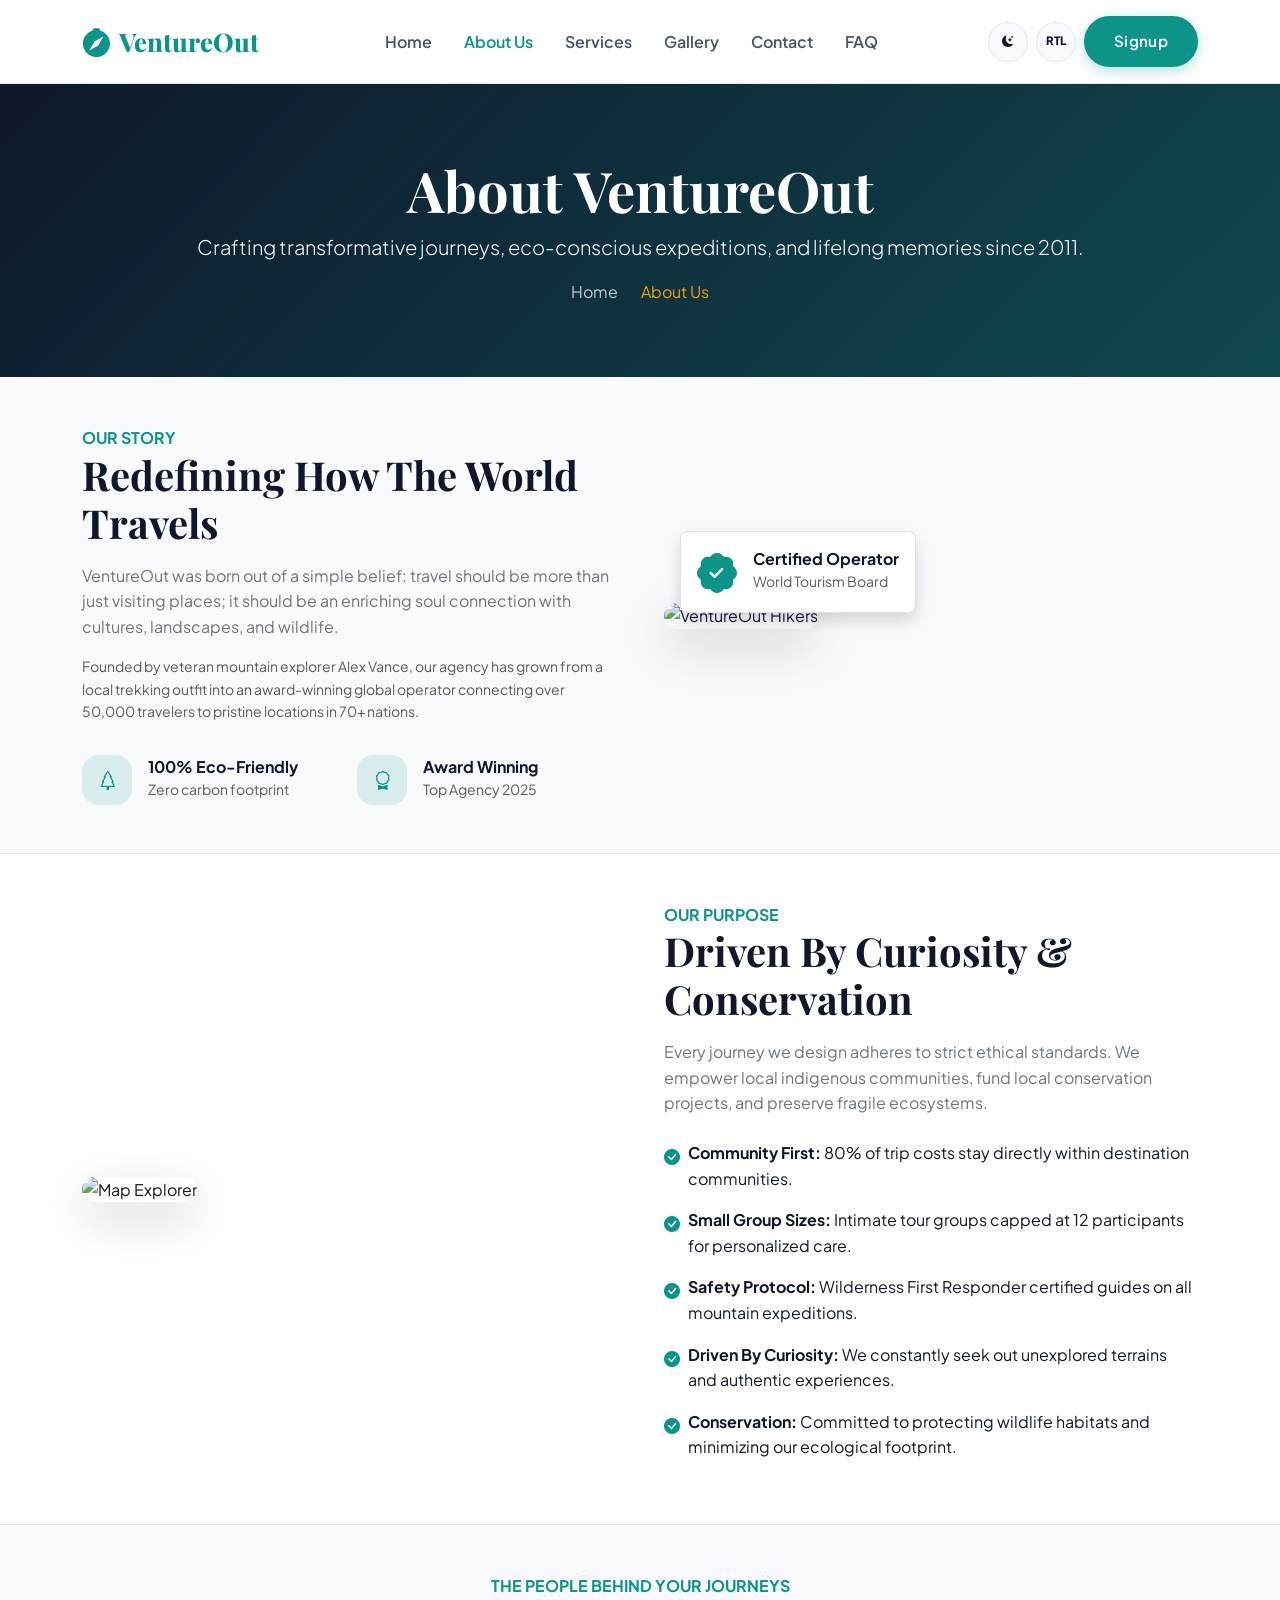
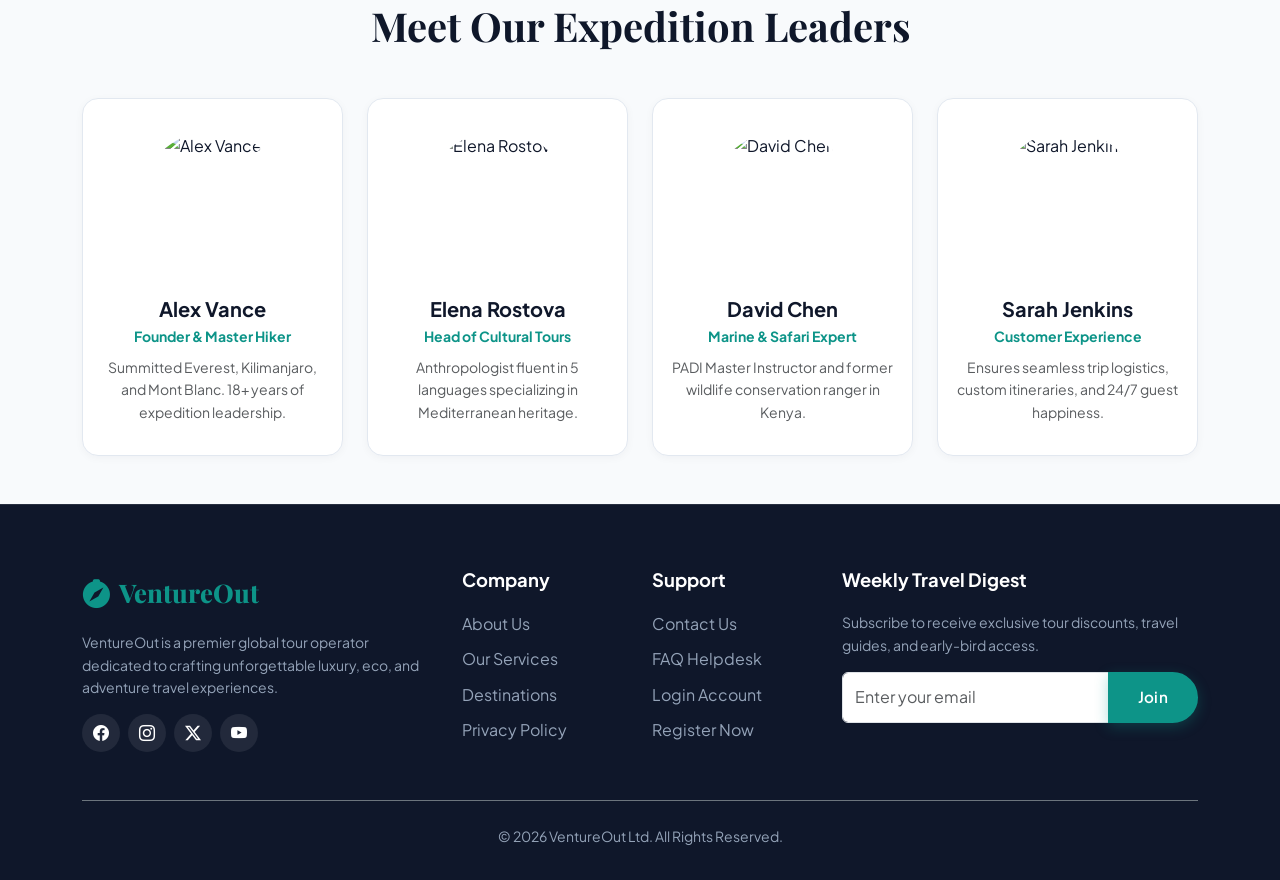
==== about.html @ 38658fd3 "Add files via upload" ====
<!DOCTYPE html>
<html lang="en" data-bs-theme="light">
<head>
    <meta charset="UTF-8">
    <meta name="viewport" content="width=device-width, initial-scale=1.0">
    <title>About Us | VentureOut Travel & Tourism</title>
    <meta name="description" content="Learn about VentureOut's mission, expert guide team, and passion for creating sustainable, eco-friendly luxury travel experiences.">
    <meta name="keywords" content="about ventureout, travel agency story, tour guides, expedition team">

    <!-- Bootstrap 5 CSS -->
    <link href="https://cdn.jsdelivr.net/npm/bootstrap@5.3.3/dist/css/bootstrap.min.css" rel="stylesheet">
    <!-- Bootstrap Icons -->
    <link href="https://cdn.jsdelivr.net/npm/bootstrap-icons@1.11.3/font/bootstrap-icons.min.css" rel="stylesheet">
    <!-- AOS Animation Library -->
    <link href="https://unpkg.com/aos@2.3.1/dist/aos.css" rel="stylesheet">
    <!-- Favicon -->
    <link rel="icon" type="image/svg+xml" href="assets/favicon.svg">
    <!-- Custom CSS System -->
    <link rel="stylesheet" href="assets/css/style.css">
</head>
<body>

    <!-- Header Navigation -->
    <nav class="navbar navbar-expand-lg navbar-custom">
        <div class="container">
            <a class="navbar-brand" href="index.html">
                <i class="bi bi-compass-fill"></i>
                <span>VentureOut</span>
            </a>
            
            <div class="d-flex align-items-center gap-2 order-lg-3 me-2 me-lg-0">
                <button class="theme-toggle-btn" id="themeToggleBtn" title="Toggle Light/Dark Mode">
                    <i class="bi bi-moon-stars-fill"></i>
                </button>
                <button class="rtl-toggle-btn" id="rtlToggleBtn" title="Toggle RTL Mode">RTL</button>
                <a href="signup.html" class="btn btn-primary-custom d-none d-sm-inline-flex">Signup</a>
                <button class="navbar-toggler border-0" type="button" data-bs-toggle="offcanvas" data-bs-target="#offcanvasNavbar" aria-controls="offcanvasNavbar">
                    <span class="navbar-toggler-icon"></span>
                </button>
            </div>

            <!-- Mobile Offcanvas Menu -->
            <div class="offcanvas offcanvas-end" tabindex="-1" id="offcanvasNavbar" aria-labelledby="offcanvasNavbarLabel">
                <div class="offcanvas-header border-bottom">
                    <a href="index.html" class="navbar-brand mb-0 text-decoration-none" id="offcanvasNavbarLabel"><i class="bi bi-compass-fill"></i><span>VentureOut</span></a>
                    <button type="button" class="btn-close" data-bs-dismiss="offcanvas" aria-label="Close"></button>
                </div>
                <div class="offcanvas-body">
                    <ul class="navbar-nav mx-auto mb-2 mb-lg-0">
                        <li class="nav-item"><a class="nav-link" href="index.html">Home</a></li>
                        <li class="nav-item"><a class="nav-link active" href="about.html">About Us</a></li>
                        <li class="nav-item"><a class="nav-link" href="services.html">Services</a></li>
                        <li class="nav-item"><a class="nav-link" href="gallery.html">Gallery</a></li>
                        <li class="nav-item"><a class="nav-link" href="contact.html">Contact</a></li>
                        <li class="nav-item"><a class="nav-link" href="faq.html">FAQ</a></li>
                    </ul>
                    <div class="d-grid gap-2 d-sm-none mt-3">
                        <a href="signup.html" class="btn btn-primary-custom">Signup</a>
                    </div>
                </div>
            </div>
        </div>
    </nav>

    <!-- Page Header Banner -->
    <section class="py-5 bg-secondary-custom text-white text-center position-relative" style="background: linear-gradient(135deg, rgba(15, 23, 42, 0.4) 0%, rgba(13, 148, 136, 0.4) 100%), url('https://images.unsplash.com/photo-1488085061387-422e29b40080?auto=format&fit=crop&w=1200&q=80') center/cover no-repeat;">
        <div class="container py-4">
            <h1 class="font-heading display-4 text-white">About VentureOut</h1>
            <p class="lead max-w-600 mx-auto text-light">Crafting transformative journeys, eco-conscious expeditions, and lifelong memories since 2011.</p>
            <nav aria-label="breadcrumb">
                <ol class="breadcrumb justify-content-center mb-0">
                    <li class="breadcrumb-item"><a href="index.html" class="text-white opacity-75">Home</a></li>
                    <li class="breadcrumb-item active text-tertiary-custom" aria-current="page">About Us</li>
                </ol>
            </nav>
        </div>
    </section>

    <!-- Story Section -->
    <section class="py-5">
        <div class="container">
            <div class="row align-items-center g-5">
                <div class="col-lg-6" data-aos="fade-right">
                    <span class="text-primary-custom fw-bold text-uppercase">Our Story</span>
                    <h2 class="font-heading display-6 mb-3">Redefining How The World Travels</h2>
                    <p class="text-secondary mb-3">VentureOut was born out of a simple belief: travel should be more than just visiting places; it should be an enriching soul connection with cultures, landscapes, and wildlife.</p>
                    <p class="text-muted small mb-4">Founded by veteran mountain explorer Alex Vance, our agency has grown from a local trekking outfit into an award-winning global operator connecting over 50,000 travelers to pristine locations in 70+ nations.</p>
                    
                    <div class="row g-3 pt-2">
                        <div class="col-6">
                            <div class="d-flex align-items-center gap-3">
                                <div class="feature-icon mb-0" style="width:50px; height:50px; font-size:1.2rem;"><i class="bi bi-tree"></i></div>
                                <div>
                                    <h6 class="fw-bold mb-0">100% Eco-Friendly</h6>
                                    <small class="text-muted">Zero carbon footprint</small>
                                </div>
                            </div>
                        </div>
                        <div class="col-6">
                            <div class="d-flex align-items-center gap-3">
                                <div class="feature-icon mb-0" style="width:50px; height:50px; font-size:1.2rem;"><i class="bi bi-award"></i></div>
                                <div>
                                    <h6 class="fw-bold mb-0">Award Winning</h6>
                                    <small class="text-muted">Top Agency 2025</small>
                                </div>
                            </div>
                        </div>
                    </div>
                </div>
                <div class="col-lg-6" data-aos="fade-left">
                    <div class="position-relative">
                        <img src="https://images.unsplash.com/photo-1488085061387-422e29b40080?auto=format&fit=crop&w=1000&q=80" alt="VentureOut Hikers" class="img-fluid rounded-4 shadow-lg">
                        <div class="position-absolute bottom-0 start-0 bg-surface p-3 rounded-3 shadow border m-3 d-none d-sm-flex align-items-center gap-3" style="max-width: 280px;">
                            <i class="bi bi-patch-check-fill display-6 text-primary-custom"></i>
                            <div>
                                <h6 class="fw-bold mb-0">Certified Operator</h6>
                                <small class="text-muted">World Tourism Board</small>
                            </div>
                        </div>
                    </div>
                </div>
            </div>
        </div>
    </section>

    <!-- Mission & Values -->
    <section class="py-5 bg-surface border-top border-bottom">
        <div class="container">
            <div class="row align-items-center g-5">
                <div class="col-lg-6 order-lg-2" data-aos="fade-left">
                    <span class="text-primary-custom fw-bold text-uppercase">Our Purpose</span>
                    <h2 class="font-heading display-6 mb-3">Driven By Curiosity & Conservation</h2>
                    <p class="text-secondary mb-4">Every journey we design adheres to strict ethical standards. We empower local indigenous communities, fund local conservation projects, and preserve fragile ecosystems.</p>
                    <ul class="list-unstyled d-flex flex-column gap-3">
                        <li class="d-flex align-items-start gap-2">
                            <i class="bi bi-check-circle-fill text-primary-custom mt-1"></i>
                            <div>
                                <strong>Community First:</strong> 80% of trip costs stay directly within destination communities.
                            </div>
                        </li>
                        <li class="d-flex align-items-start gap-2">
                            <i class="bi bi-check-circle-fill text-primary-custom mt-1"></i>
                            <div>
                                <strong>Small Group Sizes:</strong> Intimate tour groups capped at 12 participants for personalized care.
                            </div>
                        </li>
                        <li class="d-flex align-items-start gap-2">
                            <i class="bi bi-check-circle-fill text-primary-custom mt-1"></i>
                            <div>
                                <strong>Safety Protocol:</strong> Wilderness First Responder certified guides on all mountain expeditions.
                            </div>
                        </li>
                        <li class="d-flex align-items-start gap-2">
                            <i class="bi bi-check-circle-fill text-primary-custom mt-1"></i>
                            <div>
                                <strong>Driven By Curiosity:</strong> We constantly seek out unexplored terrains and authentic experiences.
                            </div>
                        </li>
                        <li class="d-flex align-items-start gap-2">
                            <i class="bi bi-check-circle-fill text-primary-custom mt-1"></i>
                            <div>
                                <strong>Conservation:</strong> Committed to protecting wildlife habitats and minimizing our ecological footprint.
                            </div>
                        </li>
                    </ul>
                </div>
                <div class="col-lg-6 order-lg-1" data-aos="fade-right">
                    <img src="https://images.unsplash.com/photo-1527631746610-bca00a040d60?auto=format&fit=crop&w=1000&q=80" alt="Map Explorer" class="img-fluid rounded-4 shadow-lg">
                </div>
            </div>
        </div>
    </section>

    <!-- Expedition Leaders Team -->
    <section class="py-5">
        <div class="container">
            <div class="text-center mb-5" data-aos="fade-up">
                <span class="text-primary-custom fw-bold text-uppercase">The People Behind Your Journeys</span>
                <h2 class="font-heading display-6 mt-1">Meet Our Expedition Leaders</h2>
            </div>

            <div class="row g-4">
                <!-- Team 1 -->
                <div class="col-lg-3 col-md-6" data-aos="fade-up" data-aos-delay="100">
                    <div class="card-custom text-center p-3">
                        <div class="card-img-wrapper rounded-circle mx-auto my-3" style="width: 150px; height: 150px;">
                            <img src="https://images.unsplash.com/photo-1560250097-0b93528c311a?auto=format&fit=crop&w=400&q=80" alt="Alex Vance" class="rounded-circle" style="object-position: top;">
                        </div>
                        <h4 class="h5 fw-bold mb-1">Alex Vance</h4>
                        <small class="text-primary-custom fw-bold mb-2">Founder & Master Hiker</small>
                        <p class="text-muted small">Summitted Everest, Kilimanjaro, and Mont Blanc. 18+ years of expedition leadership.</p>
                    </div>
                </div>

                <!-- Team 2 -->
                <div class="col-lg-3 col-md-6" data-aos="fade-up" data-aos-delay="200">
                    <div class="card-custom text-center p-3">
                        <div class="card-img-wrapper rounded-circle mx-auto my-3" style="width: 150px; height: 150px;">
                            <img src="https://images.unsplash.com/photo-1573496359142-b8d87734a5a2?auto=format&fit=crop&w=400&q=80" alt="Elena Rostova" class="rounded-circle">
                        </div>
                        <h4 class="h5 fw-bold mb-1">Elena Rostova</h4>
                        <small class="text-primary-custom fw-bold mb-2">Head of Cultural Tours</small>
                        <p class="text-muted small">Anthropologist fluent in 5 languages specializing in Mediterranean heritage.</p>
                    </div>
                </div>

                <!-- Team 3 -->
                <div class="col-lg-3 col-md-6" data-aos="fade-up" data-aos-delay="300">
                    <div class="card-custom text-center p-3">
                        <div class="card-img-wrapper rounded-circle mx-auto my-3" style="width: 150px; height: 150px;">
                            <img src="https://images.unsplash.com/photo-1519085360753-af0119f7cbe7?auto=format&fit=crop&w=400&q=80" alt="David Chen" class="rounded-circle" style="object-position: top;">
                        </div>
                        <h4 class="h5 fw-bold mb-1">David Chen</h4>
                        <small class="text-primary-custom fw-bold mb-2">Marine & Safari Expert</small>
                        <p class="text-muted small">PADI Master Instructor and former wildlife conservation ranger in Kenya.</p>
                    </div>
                </div>

                <!-- Team 4 -->
                <div class="col-lg-3 col-md-6" data-aos="fade-up" data-aos-delay="400">
                    <div class="card-custom text-center p-3">
                        <div class="card-img-wrapper rounded-circle mx-auto my-3" style="width: 150px; height: 150px;">
                            <img src="https://images.unsplash.com/photo-1580489944761-15a19d654956?auto=format&fit=crop&w=400&q=80" alt="Sarah Jenkins" class="rounded-circle">
                        </div>
                        <h4 class="h5 fw-bold mb-1">Sarah Jenkins</h4>
                        <small class="text-primary-custom fw-bold mb-2">Customer Experience</small>
                        <p class="text-muted small">Ensures seamless trip logistics, custom itineraries, and 24/7 guest happiness.</p>
                    </div>
                </div>
            </div>
        </div>
    </section>

    <!-- Footer -->
    <footer class="footer-custom">
        <div class="container">
            <div class="row g-4 pb-4">
                <div class="col-lg-4 col-md-6">
                    <a href="index.html" class="navbar-brand mb-3">
                        <i class="bi bi-compass-fill"></i>
                        <span>VentureOut</span>
                    </a>
                    <p class="text-muted small mb-3">VentureOut is a premier global tour operator dedicated to crafting unforgettable luxury, eco, and adventure travel experiences.</p>
                    <div class="d-flex gap-2">
                        <a href="#" class="social-icon" aria-label="Facebook"><i class="bi bi-facebook"></i></a>
                        <a href="#" class="social-icon" aria-label="Instagram"><i class="bi bi-instagram"></i></a>
                        <a href="#" class="social-icon" aria-label="Twitter"><i class="bi bi-twitter-x"></i></a>
                        <a href="#" class="social-icon" aria-label="YouTube"><i class="bi bi-youtube"></i></a>
                    </div>
                </div>

                <div class="col-lg-2 col-md-6">
                    <h5 class="footer-title">Company</h5>
                    <ul class="footer-links">
                        <li><a href="about.html">About Us</a></li>
                        <li><a href="services.html">Our Services</a></li>
                        <li><a href="gallery.html">Destinations</a></li>
                        <li><a href="privacy.html">Privacy Policy</a></li>
                    </ul>
                </div>

                <div class="col-lg-2 col-md-6">
                    <h5 class="footer-title">Support</h5>
                    <ul class="footer-links">
                        <li><a href="contact.html">Contact Us</a></li>
                        <li><a href="faq.html">FAQ Helpdesk</a></li>
                        <li><a href="login.html">Login Account</a></li>
                        <li><a href="signup.html">Register Now</a></li>
                    </ul>
                </div>

                <div class="col-lg-4 col-md-6">
                    <h5 class="footer-title">Weekly Travel Digest</h5>
                    <p class="text-muted small mb-3">Subscribe to receive exclusive tour discounts, travel guides, and early-bird access.</p>
                    <form>
                        <div class="input-group mb-2">
                            <input type="email" class="form-control" placeholder="Enter your email" required>
                            <button class="btn btn-primary-custom" type="submit">Join</button>
                        </div>
                    </form>
                </div>
            </div>

            <div class="border-top border-secondary pt-4 mt-4 text-center text-muted small">
                <p class="mb-0">&copy; 2026 VentureOut Ltd. All Rights Reserved.</p>
            </div>
        </div>
    </footer>

    <!-- Back to Top Button -->
    <button class="back-to-top" id="backToTopBtn" aria-label="Back to Top"><i class="bi bi-arrow-up"></i></button>

    <script src="https://cdn.jsdelivr.net/npm/bootstrap@5.3.3/dist/js/bootstrap.bundle.min.js"></script>
    <script src="https://unpkg.com/aos@2.3.1/dist/aos.js"></script>
    <script>AOS.init({ duration: 800, once: true });</script>
    <script src="assets/js/main.js"></script>
</body>
</html>
---- assets/css/style.css ----
/* ==========================================================================
   VentureOut - Travel & Tourism CSS Design System
   Color System: 3 Main Colors (Primary, Secondary, Tertiary)
   Features: Light/Dark Theme, RTL Ready, Modern Animations, Responsive Grid
   ========================================================================== */

@import url('https://fonts.googleapis.com/css2?family=Playfair+Display:ital,wght@0,600;0,800;1,400&family=Plus+Jakarta+Sans:wght@400;500;600;700;800&display=swap');

/* --- Root Color Tokens & Custom Properties --- */
:root {
    /* Main 3 Project Colors */
    --primary-color: #0d9488;      /* Teal Emerald */
    --primary-hover: #0f766e;
    --primary-light: rgba(13, 148, 136, 0.12);
    
    --secondary-color: #0f172a;    /* Midnight Slate Navy */
    --secondary-hover: #1e293b;
    --secondary-light: rgba(15, 23, 42, 0.08);

    --tertiary-color: #f59e0b;     /* Amber Warm Gold */
    --tertiary-hover: #d97706;
    --tertiary-light: rgba(245, 158, 11, 0.15);

    /* Backgrounds & Text (Light Mode Default) */
    --bg-body: #f8fafc;
    --bg-surface: #ffffff;
    --bg-surface-elevated: #ffffff;
    --border-color: #e2e8f0;
    --text-primary: #0f172a;
    --text-secondary: #475569;
    --text-muted: #94a3b8;
    
    /* Shadows & Transitions */
    --shadow-sm: 0 2px 8px rgba(15, 23, 42, 0.04);
    --shadow-md: 0 8px 24px rgba(15, 23, 42, 0.08);
    --shadow-lg: 0 16px 40px rgba(15, 23, 42, 0.12);
    --radius-sm: 8px;
    --radius-md: 16px;
    --radius-lg: 24px;
    --transition-fast: all 0.25s cubic-bezier(0.4, 0, 0.2, 1);
    --transition-smooth: all 0.4s cubic-bezier(0.16, 1, 0.3, 1);
}

/* --- Dark Mode Theme Overrides --- */
[data-bs-theme="dark"] {
    --bg-body: #0b1120;
    --bg-surface: #1e293b;
    --bg-surface-elevated: #334155;
    --border-color: #334155;
    --text-primary: #f8fafc;
    --text-secondary: #cbd5e1;
    --text-muted: #64748b;
    --shadow-sm: 0 2px 8px rgba(0, 0, 0, 0.3);
    --shadow-md: 0 8px 24px rgba(0, 0, 0, 0.4);
    --shadow-lg: 0 16px 40px rgba(0, 0, 0, 0.5);
}

/* --- Base Body & Typography --- */
body {
    font-family: 'Plus Jakarta Sans', sans-serif;
    background-color: var(--bg-body);
    color: var(--text-primary);
    line-height: 1.6;
    overflow-x: hidden;
    transition: background-color 0.3s ease, color 0.3s ease;
}

h1, h2, h3, .font-heading {
    font-family: 'Playfair Display', serif;
    font-weight: 700;
    color: var(--text-primary);
}

a {
    color: var(--primary-color);
    text-decoration: none;
    transition: var(--transition-fast);
}

a:hover {
    color: var(--primary-hover);
}

/* --- Custom Utilities --- */
.bg-surface {
    background-color: var(--bg-surface) !important;
}

.text-primary-custom {
    color: var(--primary-color) !important;
}

.text-secondary-custom {
    color: var(--secondary-color) !important;
}

.text-tertiary-custom {
    color: var(--tertiary-color) !important;
}

.bg-primary-custom {
    background-color: var(--primary-color) !important;
}

.bg-secondary-custom {
    background-color: var(--secondary-color) !important;
}

.bg-tertiary-custom {
    background-color: var(--tertiary-color) !important;
}

/* --- Buttons System (Consistent across all pages) --- */
.btn-primary-custom {
    background-color: var(--primary-color);
    color: #ffffff;
    border: 2px solid var(--primary-color);
    padding: 0.75rem 1.75rem;
    border-radius: 50px;
    font-weight: 600;
    font-size: 0.95rem;
    letter-spacing: 0.3px;
    display: inline-flex;
    align-items: center;
    justify-content: center;
    gap: 0.5rem;
    transition: var(--transition-fast);
    box-shadow: 0 4px 14px rgba(13, 148, 136, 0.3);
}

.btn-primary-custom:hover, .btn-primary-custom:focus {
    background-color: var(--primary-hover);
    border-color: var(--primary-hover);
    color: #ffffff;
    transform: translateY(-2px);
    box-shadow: 0 8px 20px rgba(13, 148, 136, 0.4);
}

.btn-secondary-custom {
    background-color: var(--secondary-color);
    color: #ffffff;
    border: 2px solid var(--secondary-color);
    padding: 0.75rem 1.75rem;
    border-radius: 50px;
    font-weight: 600;
    font-size: 0.95rem;
    display: inline-flex;
    align-items: center;
    justify-content: center;
    gap: 0.5rem;
    transition: var(--transition-fast);
}

.btn-secondary-custom:hover {
    background-color: var(--secondary-hover);
    border-color: var(--secondary-hover);
    color: #ffffff;
    transform: translateY(-2px);
}

.btn-tertiary-custom {
    background-color: var(--tertiary-color);
    color: #ffffff;
    border: 2px solid var(--tertiary-color);
    padding: 0.75rem 1.75rem;
    border-radius: 50px;
    font-weight: 600;
    font-size: 0.95rem;
    display: inline-flex;
    align-items: center;
    justify-content: center;
    gap: 0.5rem;
    transition: var(--transition-fast);
    box-shadow: 0 4px 14px rgba(245, 158, 11, 0.3);
}

.btn-tertiary-custom:hover {
    background-color: var(--tertiary-hover);
    border-color: var(--tertiary-hover);
    color: #ffffff;
    transform: translateY(-2px);
}

.btn-outline-custom {
    background-color: transparent;
    color: var(--text-primary);
    border: 2px solid var(--border-color);
    padding: 0.75rem 1.75rem;
    border-radius: 50px;
    font-weight: 600;
    display: inline-flex;
    align-items: center;
    justify-content: center;
    gap: 0.5rem;
    transition: var(--transition-fast);
}

.btn-outline-custom:hover {
    border-color: var(--primary-color);
    color: var(--primary-color);
    background-color: var(--primary-light);
}

/* --- Header Navigation --- */
.navbar-custom {
    background-color: var(--bg-surface);
    border-bottom: 1px solid var(--border-color);
    backdrop-filter: blur(12px);
    transition: var(--transition-fast);
    padding: 0.85rem 0;
    position: sticky;
    top: 0;
    z-index: 1050;
}

.navbar-brand {
    font-family: 'Playfair Display', serif;
    font-weight: 800;
    font-size: 1.6rem;
    color: var(--primary-color) !important;
    display: flex;
    align-items: center;
    gap: 0.5rem;
}

.navbar-brand i {
    color: var(--primary-color);
    font-size: 1.8rem;
}

.nav-link {
    font-weight: 600;
    color: var(--text-secondary) !important;
    padding: 0.5rem 1rem !important;
    transition: var(--transition-fast);
}

.nav-link:hover, .nav-link.active {
    color: var(--primary-color) !important;
}

.theme-toggle-btn, .rtl-toggle-btn {
    width: 40px;
    height: 40px;
    border-radius: 50%;
    border: 1px solid var(--border-color);
    background-color: var(--bg-body);
    color: var(--text-primary);
    display: flex;
    align-items: center;
    justify-content: center;
    cursor: pointer;
    font-weight: 800;
    font-size: 0.72rem;
    letter-spacing: 0.2px;
    padding: 0;
    transition: var(--transition-fast);
}

.theme-toggle-btn:hover, .rtl-toggle-btn:hover {
    background-color: var(--primary-light);
    color: var(--primary-color);
    border-color: var(--primary-color);
}

.rtl-toggle-btn.active {
    background-color: var(--primary-color);
    color: #ffffff;
    border-color: var(--primary-color);
}

/* --- Hero Section Styling --- */
.hero-section {
    position: relative;
    min-height: 88vh;
    display: flex;
    align-items: center;
    background-size: cover;
    background-position: center;
    background-attachment: fixed;
    color: #ffffff;
    overflow: hidden;
}

.hero-overlay {
    position: absolute;
    top: 0;
    left: 0;
    width: 100%;
    height: 100%;
    background: linear-gradient(135deg, rgba(15, 23, 42, 0.85) 0%, rgba(13, 148, 136, 0.7) 100%);
    z-index: 1;
}

.hero-content {
    position: relative;
    z-index: 2;
}

.hero-title {
    font-size: 3.5rem;
    font-weight: 800;
    line-height: 1.2;
    color: #ffffff;
    margin-bottom: 1.5rem;
}

@media (max-width: 768px) {
    .hero-title {
        font-size: 2.2rem;
    }
}

.hero-subtitle {
    font-size: 1.2rem;
    color: rgba(255, 255, 255, 0.9);
    max-width: 650px;
    margin-bottom: 2rem;
}

/* --- Search & Filter Widget --- */
.search-widget {
    background: var(--bg-surface);
    border-radius: var(--radius-lg);
    padding: 1.5rem;
    box-shadow: var(--shadow-lg);
    border: 1px solid var(--border-color);
    margin-top: 20px;
    position: relative;
    z-index: 10;
}

.search-widget label {
    font-size: 0.85rem;
    font-weight: 700;
    text-transform: uppercase;
    letter-spacing: 0.5px;
    color: var(--text-secondary);
    margin-bottom: 0.4rem;
}

.search-widget .form-control, .search-widget .form-select {
    background-color: var(--bg-body);
    border: 1px solid var(--border-color);
    color: var(--text-primary);
    border-radius: var(--radius-sm);
    padding: 0.75rem 1rem;
    font-weight: 500;
}

.search-widget .form-control:focus, .search-widget .form-select:focus {
    border-color: var(--primary-color);
    box-shadow: 0 0 0 0.2rem var(--primary-light);
}

/* --- Interactive Cards (Tours, Services, Destinations) --- */
.card-custom {
    background: var(--bg-surface);
    border-radius: var(--radius-md);
    border: 1px solid var(--border-color);
    overflow: hidden;
    transition: var(--transition-smooth);
    box-shadow: var(--shadow-sm);
    height: 100%;
    display: flex;
    flex-direction: column;
}

.card-custom:hover {
    transform: translateY(-8px);
    box-shadow: var(--shadow-lg);
    border-color: var(--primary-color);
}

.card-img-wrapper {
    position: relative;
    overflow: hidden;
    height: 240px;
}

.card-img-wrapper img {
    width: 100%;
    height: 100%;
    object-fit: cover;
    transition: transform 0.6s cubic-bezier(0.16, 1, 0.3, 1);
}

.card-custom:hover .card-img-wrapper img {
    transform: scale(1.08);
}

.card-badge {
    position: absolute;
    top: 15px;
    right: 15px;
    background: var(--tertiary-color);
    color: #ffffff;
    font-size: 0.8rem;
    font-weight: 700;
    padding: 0.35rem 0.85rem;
    border-radius: 30px;
    box-shadow: 0 4px 10px rgba(0, 0, 0, 0.2);
}

.card-body-custom {
    padding: 1.5rem;
    flex-grow: 1;
    display: flex;
    flex-direction: column;
}

.card-title-custom {
    font-size: 1.3rem;
    font-weight: 700;
    margin-bottom: 0.5rem;
}

.card-price {
    font-size: 1.4rem;
    font-weight: 800;
    color: var(--primary-color);
}

/* --- Features / Icon Boxes --- */
.feature-box {
    background: var(--bg-surface);
    padding: 2.2rem 1.8rem;
    border-radius: var(--radius-md);
    border: 1px solid var(--border-color);
    transition: var(--transition-smooth);
    height: 100%;
}

.feature-box:hover {
    transform: translateY(-6px);
    border-color: var(--primary-color);
    box-shadow: var(--shadow-md);
}

.feature-icon {
    width: 65px;
    height: 65px;
    border-radius: var(--radius-md);
    background: var(--primary-light);
    color: var(--primary-color);
    display: flex;
    align-items: center;
    justify-content: center;
    font-size: 1.8rem;
    margin-bottom: 1.25rem;
    transition: var(--transition-fast);
}

.feature-box:hover .feature-icon {
    background: var(--primary-color);
    color: #ffffff;
}

/* --- Stats Counter Section --- */
.stat-card {
    background: var(--bg-surface);
    border-radius: var(--radius-md);
    padding: 2rem;
    border: 1px solid var(--border-color);
    text-align: center;
    box-shadow: var(--shadow-sm);
}

.stat-number {
    font-size: 2.8rem;
    font-weight: 800;
    font-family: 'Playfair Display', serif;
    color: var(--primary-color);
    margin-bottom: 0.25rem;
}

.stat-label {
    font-weight: 600;
    color: var(--text-secondary);
}

/* --- Filterable Gallery --- */
.filter-btn {
    border: 1px solid var(--border-color);
    background: var(--bg-surface);
    color: var(--text-secondary);
    padding: 0.5rem 1.25rem;
    border-radius: 30px;
    font-weight: 600;
    font-size: 0.9rem;
    cursor: pointer;
    transition: var(--transition-fast);
}

.filter-btn:hover, .filter-btn.active {
    background: var(--primary-color);
    color: #ffffff;
    border-color: var(--primary-color);
}

.gallery-item {
    transition: var(--transition-smooth);
}

.gallery-item.hide {
    display: none;
}

/* --- Dashboard Layout --- */
.dashboard-wrapper {
    display: flex;
    min-height: calc(100vh - 75px);
}

.dashboard-sidebar {
    width: 260px;
    background: var(--bg-surface);
    border-right: 1px solid var(--border-color);
    padding: 1.5rem 1rem;
    flex-shrink: 0;
}

.dashboard-sidebar .nav-link {
    border-radius: var(--radius-sm);
    margin-bottom: 0.25rem;
    display: flex;
    align-items: center;
    gap: 0.75rem;
    padding: 0.75rem 1rem !important;
}

.dashboard-sidebar .nav-link.active, .dashboard-sidebar .nav-link:hover {
    background: var(--primary-light);
    color: var(--primary-color) !important;
}

.dashboard-content {
    flex-grow: 1;
    padding: 2rem;
    background: var(--bg-body);
}

@media (max-width: 991.98px) {
    .dashboard-wrapper {
        flex-direction: column;
    }
    .dashboard-sidebar {
        width: 100%;
        border-right: none;
        border-bottom: 1px solid var(--border-color);
    }
}

/* --- Animations --- */
@keyframes fadeInUp {
    from {
        opacity: 0;
        transform: translateY(30px);
    }
    to {
        opacity: 1;
        transform: translateY(0);
    }
}

@keyframes pulseGlow {
    0% {
        box-shadow: 0 0 0 0 rgba(13, 148, 136, 0.4);
    }
    70% {
        box-shadow: 0 0 0 15px rgba(13, 148, 136, 0);
    }
    100% {
        box-shadow: 0 0 0 0 rgba(13, 148, 136, 0);
    }
}

.pulse-effect {
    animation: pulseGlow 2s infinite;
}

.animate-fade-in {
    animation: fadeInUp 0.8s ease forward;
}

/* --- RTL (Right-to-Left) Adjustments --- */
[dir="rtl"] body {
    text-align: right;
}

[dir="rtl"] .me-auto {
    margin-right: 0 !important;
    margin-left: auto !important;
}

[dir="rtl"] .ms-auto {
    margin-left: 0 !important;
    margin-right: auto !important;
}

[dir="rtl"] .card-badge {
    right: auto;
    left: 15px;
}

/* --- Back to Top Button --- */
.back-to-top {
    position: fixed;
    bottom: 30px;
    right: 30px;
    width: 48px;
    height: 48px;
    border-radius: 50%;
    background: var(--primary-color);
    color: #ffffff;
    display: flex;
    align-items: center;
    justify-content: center;
    font-size: 1.25rem;
    border: none;
    box-shadow: var(--shadow-md);
    cursor: pointer;
    opacity: 0;
    visibility: hidden;
    transition: var(--transition-fast);
    z-index: 1000;
}

.back-to-top.show {
    opacity: 1;
    visibility: visible;
}

.back-to-top:hover {
    background: var(--primary-hover);
    transform: translateY(-4px);
    color: #ffffff;
}

/* --- Footer --- */
.footer-custom {
    background: var(--secondary-color);
    color: #cbd5e1;
    padding-top: 4rem;
    padding-bottom: 2rem;
    border-top: 1px solid rgba(255, 255, 255, 0.1);
}

.footer-custom .text-muted {
    color: #94a3b8 !important;
}

.footer-title {
    color: #ffffff;
    font-size: 1.15rem;
    font-weight: 700;
    margin-bottom: 1.25rem;
}

.footer-links {
    list-style: none;
    padding: 0;
    margin: 0;
}

.footer-links li {
    margin-bottom: 0.6rem;
}

.footer-links a {
    color: #94a3b8;
    transition: var(--transition-fast);
}

.footer-links a:hover {
    color: var(--tertiary-color);
    padding-left: 4px;
}

.social-icon {
    width: 38px;
    height: 38px;
    border-radius: 50%;
    background: rgba(255, 255, 255, 0.08);
    color: #ffffff;
    display: inline-flex;
    align-items: center;
    justify-content: center;
    transition: var(--transition-fast);
}

.social-icon:hover {
    background: var(--primary-color);
    color: #ffffff;
    transform: translateY(-3px);
}
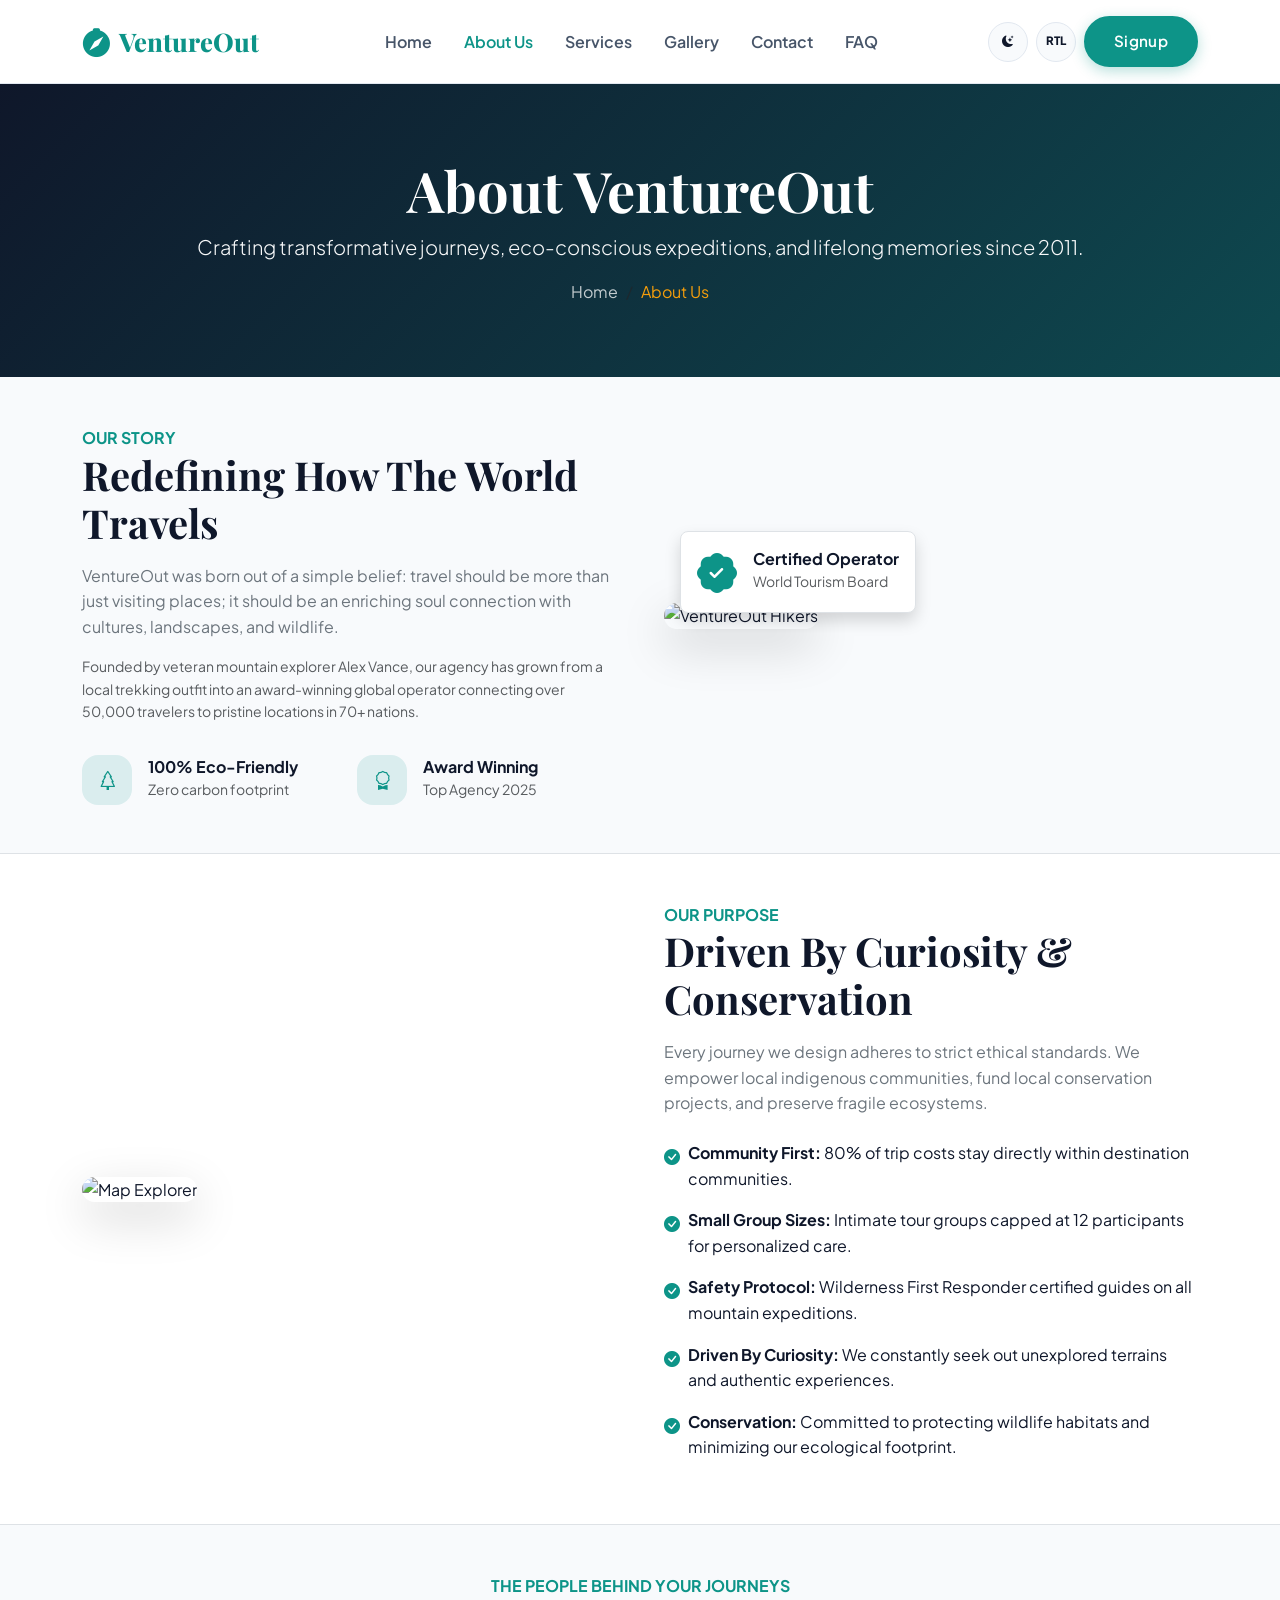
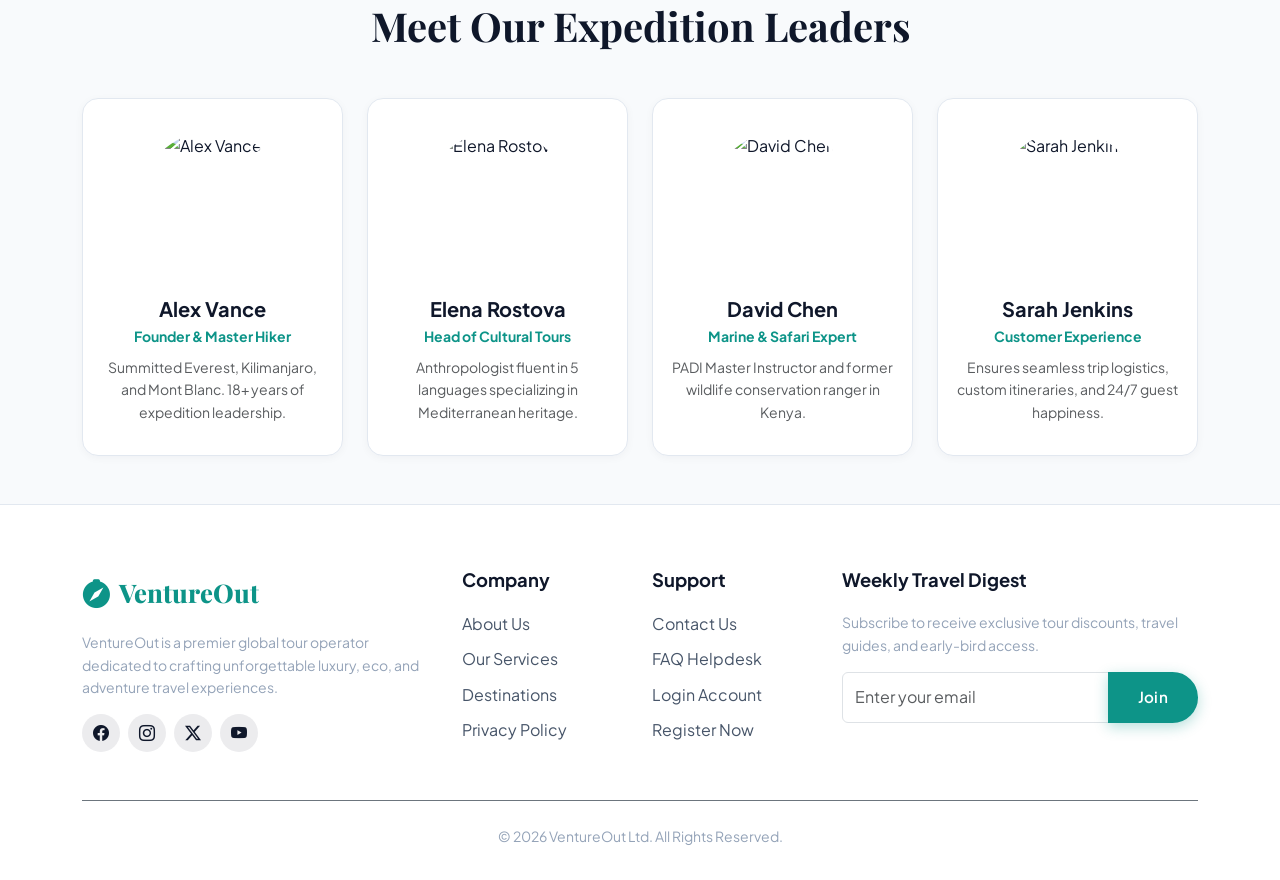
==== commit ee783f20: "Apply UI fixes: hero badge visibility, auth card overflow fix, responsive social button layout, upda" ====
--- a/about.html
+++ b/about.html
@@ -1,298 +1,298 @@
-<!DOCTYPE html>
-<html lang="en" data-bs-theme="light">
-<head>
-    <meta charset="UTF-8">
-    <meta name="viewport" content="width=device-width, initial-scale=1.0">
-    <title>About Us | VentureOut Travel & Tourism</title>
-    <meta name="description" content="Learn about VentureOut's mission, expert guide team, and passion for creating sustainable, eco-friendly luxury travel experiences.">
-    <meta name="keywords" content="about ventureout, travel agency story, tour guides, expedition team">
-
-    <!-- Bootstrap 5 CSS -->
-    <link href="https://cdn.jsdelivr.net/npm/bootstrap@5.3.3/dist/css/bootstrap.min.css" rel="stylesheet">
-    <!-- Bootstrap Icons -->
-    <link href="https://cdn.jsdelivr.net/npm/bootstrap-icons@1.11.3/font/bootstrap-icons.min.css" rel="stylesheet">
-    <!-- AOS Animation Library -->
-    <link href="https://unpkg.com/aos@2.3.1/dist/aos.css" rel="stylesheet">
-    <!-- Favicon -->
-    <link rel="icon" type="image/svg+xml" href="assets/favicon.svg">
-    <!-- Custom CSS System -->
-    <link rel="stylesheet" href="assets/css/style.css">
-</head>
-<body>
-
-    <!-- Header Navigation -->
-    <nav class="navbar navbar-expand-lg navbar-custom">
-        <div class="container">
-            <a class="navbar-brand" href="index.html">
-                <i class="bi bi-compass-fill"></i>
-                <span>VentureOut</span>
-            </a>
-            
-            <div class="d-flex align-items-center gap-2 order-lg-3 me-2 me-lg-0">
-                <button class="theme-toggle-btn" id="themeToggleBtn" title="Toggle Light/Dark Mode">
-                    <i class="bi bi-moon-stars-fill"></i>
-                </button>
-                <button class="rtl-toggle-btn" id="rtlToggleBtn" title="Toggle RTL Mode">RTL</button>
-                <a href="signup.html" class="btn btn-primary-custom d-none d-sm-inline-flex">Signup</a>
-                <button class="navbar-toggler border-0" type="button" data-bs-toggle="offcanvas" data-bs-target="#offcanvasNavbar" aria-controls="offcanvasNavbar">
-                    <span class="navbar-toggler-icon"></span>
-                </button>
-            </div>
-
-            <!-- Mobile Offcanvas Menu -->
-            <div class="offcanvas offcanvas-end" tabindex="-1" id="offcanvasNavbar" aria-labelledby="offcanvasNavbarLabel">
-                <div class="offcanvas-header border-bottom">
-                    <a href="index.html" class="navbar-brand mb-0 text-decoration-none" id="offcanvasNavbarLabel"><i class="bi bi-compass-fill"></i><span>VentureOut</span></a>
-                    <button type="button" class="btn-close" data-bs-dismiss="offcanvas" aria-label="Close"></button>
-                </div>
-                <div class="offcanvas-body">
-                    <ul class="navbar-nav mx-auto mb-2 mb-lg-0">
-                        <li class="nav-item"><a class="nav-link" href="index.html">Home</a></li>
-                        <li class="nav-item"><a class="nav-link active" href="about.html">About Us</a></li>
-                        <li class="nav-item"><a class="nav-link" href="services.html">Services</a></li>
-                        <li class="nav-item"><a class="nav-link" href="gallery.html">Gallery</a></li>
-                        <li class="nav-item"><a class="nav-link" href="contact.html">Contact</a></li>
-                        <li class="nav-item"><a class="nav-link" href="faq.html">FAQ</a></li>
-                    </ul>
-                    <div class="d-grid gap-2 d-sm-none mt-3">
-                        <a href="signup.html" class="btn btn-primary-custom">Signup</a>
-                    </div>
-                </div>
-            </div>
-        </div>
-    </nav>
-
-    <!-- Page Header Banner -->
-    <section class="py-5 bg-secondary-custom text-white text-center position-relative" style="background: linear-gradient(135deg, rgba(15, 23, 42, 0.4) 0%, rgba(13, 148, 136, 0.4) 100%), url('https://images.unsplash.com/photo-1488085061387-422e29b40080?auto=format&fit=crop&w=1200&q=80') center/cover no-repeat;">
-        <div class="container py-4">
-            <h1 class="font-heading display-4 text-white">About VentureOut</h1>
-            <p class="lead max-w-600 mx-auto text-light">Crafting transformative journeys, eco-conscious expeditions, and lifelong memories since 2011.</p>
-            <nav aria-label="breadcrumb">
-                <ol class="breadcrumb justify-content-center mb-0">
-                    <li class="breadcrumb-item"><a href="index.html" class="text-white opacity-75">Home</a></li>
-                    <li class="breadcrumb-item active text-tertiary-custom" aria-current="page">About Us</li>
-                </ol>
-            </nav>
-        </div>
-    </section>
-
-    <!-- Story Section -->
-    <section class="py-5">
-        <div class="container">
-            <div class="row align-items-center g-5">
-                <div class="col-lg-6" data-aos="fade-right">
-                    <span class="text-primary-custom fw-bold text-uppercase">Our Story</span>
-                    <h2 class="font-heading display-6 mb-3">Redefining How The World Travels</h2>
-                    <p class="text-secondary mb-3">VentureOut was born out of a simple belief: travel should be more than just visiting places; it should be an enriching soul connection with cultures, landscapes, and wildlife.</p>
-                    <p class="text-muted small mb-4">Founded by veteran mountain explorer Alex Vance, our agency has grown from a local trekking outfit into an award-winning global operator connecting over 50,000 travelers to pristine locations in 70+ nations.</p>
-                    
-                    <div class="row g-3 pt-2">
-                        <div class="col-6">
-                            <div class="d-flex align-items-center gap-3">
-                                <div class="feature-icon mb-0" style="width:50px; height:50px; font-size:1.2rem;"><i class="bi bi-tree"></i></div>
-                                <div>
-                                    <h6 class="fw-bold mb-0">100% Eco-Friendly</h6>
-                                    <small class="text-muted">Zero carbon footprint</small>
-                                </div>
-                            </div>
-                        </div>
-                        <div class="col-6">
-                            <div class="d-flex align-items-center gap-3">
-                                <div class="feature-icon mb-0" style="width:50px; height:50px; font-size:1.2rem;"><i class="bi bi-award"></i></div>
-                                <div>
-                                    <h6 class="fw-bold mb-0">Award Winning</h6>
-                                    <small class="text-muted">Top Agency 2025</small>
-                                </div>
-                            </div>
-                        </div>
-                    </div>
-                </div>
-                <div class="col-lg-6" data-aos="fade-left">
-                    <div class="position-relative">
-                        <img src="https://images.unsplash.com/photo-1488085061387-422e29b40080?auto=format&fit=crop&w=1000&q=80" alt="VentureOut Hikers" class="img-fluid rounded-4 shadow-lg">
-                        <div class="position-absolute bottom-0 start-0 bg-surface p-3 rounded-3 shadow border m-3 d-none d-sm-flex align-items-center gap-3" style="max-width: 280px;">
-                            <i class="bi bi-patch-check-fill display-6 text-primary-custom"></i>
-                            <div>
-                                <h6 class="fw-bold mb-0">Certified Operator</h6>
-                                <small class="text-muted">World Tourism Board</small>
-                            </div>
-                        </div>
-                    </div>
-                </div>
-            </div>
-        </div>
-    </section>
-
-    <!-- Mission & Values -->
-    <section class="py-5 bg-surface border-top border-bottom">
-        <div class="container">
-            <div class="row align-items-center g-5">
-                <div class="col-lg-6 order-lg-2" data-aos="fade-left">
-                    <span class="text-primary-custom fw-bold text-uppercase">Our Purpose</span>
-                    <h2 class="font-heading display-6 mb-3">Driven By Curiosity & Conservation</h2>
-                    <p class="text-secondary mb-4">Every journey we design adheres to strict ethical standards. We empower local indigenous communities, fund local conservation projects, and preserve fragile ecosystems.</p>
-                    <ul class="list-unstyled d-flex flex-column gap-3">
-                        <li class="d-flex align-items-start gap-2">
-                            <i class="bi bi-check-circle-fill text-primary-custom mt-1"></i>
-                            <div>
-                                <strong>Community First:</strong> 80% of trip costs stay directly within destination communities.
-                            </div>
-                        </li>
-                        <li class="d-flex align-items-start gap-2">
-                            <i class="bi bi-check-circle-fill text-primary-custom mt-1"></i>
-                            <div>
-                                <strong>Small Group Sizes:</strong> Intimate tour groups capped at 12 participants for personalized care.
-                            </div>
-                        </li>
-                        <li class="d-flex align-items-start gap-2">
-                            <i class="bi bi-check-circle-fill text-primary-custom mt-1"></i>
-                            <div>
-                                <strong>Safety Protocol:</strong> Wilderness First Responder certified guides on all mountain expeditions.
-                            </div>
-                        </li>
-                        <li class="d-flex align-items-start gap-2">
-                            <i class="bi bi-check-circle-fill text-primary-custom mt-1"></i>
-                            <div>
-                                <strong>Driven By Curiosity:</strong> We constantly seek out unexplored terrains and authentic experiences.
-                            </div>
-                        </li>
-                        <li class="d-flex align-items-start gap-2">
-                            <i class="bi bi-check-circle-fill text-primary-custom mt-1"></i>
-                            <div>
-                                <strong>Conservation:</strong> Committed to protecting wildlife habitats and minimizing our ecological footprint.
-                            </div>
-                        </li>
-                    </ul>
-                </div>
-                <div class="col-lg-6 order-lg-1" data-aos="fade-right">
-                    <img src="https://images.unsplash.com/photo-1527631746610-bca00a040d60?auto=format&fit=crop&w=1000&q=80" alt="Map Explorer" class="img-fluid rounded-4 shadow-lg">
-                </div>
-            </div>
-        </div>
-    </section>
-
-    <!-- Expedition Leaders Team -->
-    <section class="py-5">
-        <div class="container">
-            <div class="text-center mb-5" data-aos="fade-up">
-                <span class="text-primary-custom fw-bold text-uppercase">The People Behind Your Journeys</span>
-                <h2 class="font-heading display-6 mt-1">Meet Our Expedition Leaders</h2>
-            </div>
-
-            <div class="row g-4">
-                <!-- Team 1 -->
-                <div class="col-lg-3 col-md-6" data-aos="fade-up" data-aos-delay="100">
-                    <div class="card-custom text-center p-3">
-                        <div class="card-img-wrapper rounded-circle mx-auto my-3" style="width: 150px; height: 150px;">
-                            <img src="https://images.unsplash.com/photo-1560250097-0b93528c311a?auto=format&fit=crop&w=400&q=80" alt="Alex Vance" class="rounded-circle" style="object-position: top;">
-                        </div>
-                        <h4 class="h5 fw-bold mb-1">Alex Vance</h4>
-                        <small class="text-primary-custom fw-bold mb-2">Founder & Master Hiker</small>
-                        <p class="text-muted small">Summitted Everest, Kilimanjaro, and Mont Blanc. 18+ years of expedition leadership.</p>
-                    </div>
-                </div>
-
-                <!-- Team 2 -->
-                <div class="col-lg-3 col-md-6" data-aos="fade-up" data-aos-delay="200">
-                    <div class="card-custom text-center p-3">
-                        <div class="card-img-wrapper rounded-circle mx-auto my-3" style="width: 150px; height: 150px;">
-                            <img src="https://images.unsplash.com/photo-1573496359142-b8d87734a5a2?auto=format&fit=crop&w=400&q=80" alt="Elena Rostova" class="rounded-circle">
-                        </div>
-                        <h4 class="h5 fw-bold mb-1">Elena Rostova</h4>
-                        <small class="text-primary-custom fw-bold mb-2">Head of Cultural Tours</small>
-                        <p class="text-muted small">Anthropologist fluent in 5 languages specializing in Mediterranean heritage.</p>
-                    </div>
-                </div>
-
-                <!-- Team 3 -->
-                <div class="col-lg-3 col-md-6" data-aos="fade-up" data-aos-delay="300">
-                    <div class="card-custom text-center p-3">
-                        <div class="card-img-wrapper rounded-circle mx-auto my-3" style="width: 150px; height: 150px;">
-                            <img src="https://images.unsplash.com/photo-1519085360753-af0119f7cbe7?auto=format&fit=crop&w=400&q=80" alt="David Chen" class="rounded-circle" style="object-position: top;">
-                        </div>
-                        <h4 class="h5 fw-bold mb-1">David Chen</h4>
-                        <small class="text-primary-custom fw-bold mb-2">Marine & Safari Expert</small>
-                        <p class="text-muted small">PADI Master Instructor and former wildlife conservation ranger in Kenya.</p>
-                    </div>
-                </div>
-
-                <!-- Team 4 -->
-                <div class="col-lg-3 col-md-6" data-aos="fade-up" data-aos-delay="400">
-                    <div class="card-custom text-center p-3">
-                        <div class="card-img-wrapper rounded-circle mx-auto my-3" style="width: 150px; height: 150px;">
-                            <img src="https://images.unsplash.com/photo-1580489944761-15a19d654956?auto=format&fit=crop&w=400&q=80" alt="Sarah Jenkins" class="rounded-circle">
-                        </div>
-                        <h4 class="h5 fw-bold mb-1">Sarah Jenkins</h4>
-                        <small class="text-primary-custom fw-bold mb-2">Customer Experience</small>
-                        <p class="text-muted small">Ensures seamless trip logistics, custom itineraries, and 24/7 guest happiness.</p>
-                    </div>
-                </div>
-            </div>
-        </div>
-    </section>
-
-    <!-- Footer -->
-    <footer class="footer-custom">
-        <div class="container">
-            <div class="row g-4 pb-4">
-                <div class="col-lg-4 col-md-6">
-                    <a href="index.html" class="navbar-brand mb-3">
-                        <i class="bi bi-compass-fill"></i>
-                        <span>VentureOut</span>
-                    </a>
-                    <p class="text-muted small mb-3">VentureOut is a premier global tour operator dedicated to crafting unforgettable luxury, eco, and adventure travel experiences.</p>
-                    <div class="d-flex gap-2">
-                        <a href="#" class="social-icon" aria-label="Facebook"><i class="bi bi-facebook"></i></a>
-                        <a href="#" class="social-icon" aria-label="Instagram"><i class="bi bi-instagram"></i></a>
-                        <a href="#" class="social-icon" aria-label="Twitter"><i class="bi bi-twitter-x"></i></a>
-                        <a href="#" class="social-icon" aria-label="YouTube"><i class="bi bi-youtube"></i></a>
-                    </div>
-                </div>
-
-                <div class="col-lg-2 col-md-6">
-                    <h5 class="footer-title">Company</h5>
-                    <ul class="footer-links">
-                        <li><a href="about.html">About Us</a></li>
-                        <li><a href="services.html">Our Services</a></li>
-                        <li><a href="gallery.html">Destinations</a></li>
-                        <li><a href="privacy.html">Privacy Policy</a></li>
-                    </ul>
-                </div>
-
-                <div class="col-lg-2 col-md-6">
-                    <h5 class="footer-title">Support</h5>
-                    <ul class="footer-links">
-                        <li><a href="contact.html">Contact Us</a></li>
-                        <li><a href="faq.html">FAQ Helpdesk</a></li>
-                        <li><a href="login.html">Login Account</a></li>
-                        <li><a href="signup.html">Register Now</a></li>
-                    </ul>
-                </div>
-
-                <div class="col-lg-4 col-md-6">
-                    <h5 class="footer-title">Weekly Travel Digest</h5>
-                    <p class="text-muted small mb-3">Subscribe to receive exclusive tour discounts, travel guides, and early-bird access.</p>
-                    <form>
-                        <div class="input-group mb-2">
-                            <input type="email" class="form-control" placeholder="Enter your email" required>
-                            <button class="btn btn-primary-custom" type="submit">Join</button>
-                        </div>
-                    </form>
-                </div>
-            </div>
-
-            <div class="border-top border-secondary pt-4 mt-4 text-center text-muted small">
-                <p class="mb-0">&copy; 2026 VentureOut Ltd. All Rights Reserved.</p>
-            </div>
-        </div>
-    </footer>
-
-    <!-- Back to Top Button -->
-    <button class="back-to-top" id="backToTopBtn" aria-label="Back to Top"><i class="bi bi-arrow-up"></i></button>
-
-    <script src="https://cdn.jsdelivr.net/npm/bootstrap@5.3.3/dist/js/bootstrap.bundle.min.js"></script>
-    <script src="https://unpkg.com/aos@2.3.1/dist/aos.js"></script>
-    <script>AOS.init({ duration: 800, once: true });</script>
-    <script src="assets/js/main.js"></script>
-</body>
-</html>
+<!DOCTYPE html>
+<html lang="en" data-bs-theme="light">
+<head>
+    <meta charset="UTF-8">
+    <meta name="viewport" content="width=device-width, initial-scale=1.0">
+    <title>About Us | VentureOut Travel & Tourism</title>
+    <meta name="description" content="Learn about VentureOut's mission, expert guide team, and passion for creating sustainable, eco-friendly luxury travel experiences.">
+    <meta name="keywords" content="about ventureout, travel agency story, tour guides, expedition team">
+
+    <!-- Bootstrap 5 CSS -->
+    <link href="https://cdn.jsdelivr.net/npm/bootstrap@5.3.3/dist/css/bootstrap.min.css" rel="stylesheet">
+    <!-- Bootstrap Icons -->
+    <link href="https://cdn.jsdelivr.net/npm/bootstrap-icons@1.11.3/font/bootstrap-icons.min.css" rel="stylesheet">
+    <!-- AOS Animation Library -->
+    <link href="https://unpkg.com/aos@2.3.1/dist/aos.css" rel="stylesheet">
+    <!-- Favicon -->
+    <link rel="icon" type="image/svg+xml" href="assets/favicon.svg">
+    <!-- Custom CSS System -->
+    <link rel="stylesheet" href="assets/css/style.css">
+</head>
+<body>
+
+    <!-- Header Navigation -->
+    <nav class="navbar navbar-expand-lg navbar-custom">
+        <div class="container">
+            <a class="navbar-brand" href="index.html">
+                <i class="bi bi-compass-fill"></i>
+                <span>VentureOut</span>
+            </a>
+            
+            <div class="d-flex align-items-center gap-2 order-lg-3 me-2 me-lg-0">
+                <button class="theme-toggle-btn" id="themeToggleBtn" title="Toggle Light/Dark Mode">
+                    <i class="bi bi-moon-stars-fill"></i>
+                </button>
+                <button class="rtl-toggle-btn" id="rtlToggleBtn" title="Toggle RTL Mode">RTL</button>
+                <a href="signup.html" class="btn btn-primary-custom d-none d-sm-inline-flex">Signup</a>
+                <button class="navbar-toggler border-0" type="button" data-bs-toggle="offcanvas" data-bs-target="#offcanvasNavbar" aria-controls="offcanvasNavbar">
+                    <span class="navbar-toggler-icon"></span>
+                </button>
+            </div>
+
+            <!-- Mobile Offcanvas Menu -->
+            <div class="offcanvas offcanvas-end" tabindex="-1" id="offcanvasNavbar" aria-labelledby="offcanvasNavbarLabel">
+                <div class="offcanvas-header border-bottom">
+                    <a href="index.html" class="navbar-brand mb-0 text-decoration-none" id="offcanvasNavbarLabel"><i class="bi bi-compass-fill"></i><span>VentureOut</span></a>
+                    <button type="button" class="btn-close" data-bs-dismiss="offcanvas" aria-label="Close"></button>
+                </div>
+                <div class="offcanvas-body">
+                    <ul class="navbar-nav mx-auto mb-2 mb-lg-0">
+                        <li class="nav-item"><a class="nav-link" href="index.html">Home</a></li>
+                        <li class="nav-item"><a class="nav-link active" href="about.html">About Us</a></li>
+                        <li class="nav-item"><a class="nav-link" href="services.html">Services</a></li>
+                        <li class="nav-item"><a class="nav-link" href="gallery.html">Gallery</a></li>
+                        <li class="nav-item"><a class="nav-link" href="contact.html">Contact</a></li>
+                        <li class="nav-item"><a class="nav-link" href="faq.html">FAQ</a></li>
+                    </ul>
+                    <div class="d-grid gap-2 d-sm-none mt-3">
+                        <a href="signup.html" class="btn btn-primary-custom">Signup</a>
+                    </div>
+                </div>
+            </div>
+        </div>
+    </nav>
+
+    <!-- Page Header Banner -->
+    <section class="py-5 bg-secondary-custom text-white text-center position-relative" style="background: linear-gradient(135deg, rgba(15, 23, 42, 0.4) 0%, rgba(13, 148, 136, 0.4) 100%), url('https://images.unsplash.com/photo-1488085061387-422e29b40080?auto=format&fit=crop&w=1200&q=80') center/cover no-repeat;">
+        <div class="container py-4">
+            <h1 class="font-heading display-4 text-white">About VentureOut</h1>
+            <p class="lead max-w-600 mx-auto text-light">Crafting transformative journeys, eco-conscious expeditions, and lifelong memories since 2011.</p>
+            <nav aria-label="breadcrumb">
+                <ol class="breadcrumb justify-content-center mb-0">
+                    <li class="breadcrumb-item"><a href="index.html" class="text-white opacity-75">Home</a></li>
+                    <li class="breadcrumb-item active text-tertiary-custom" aria-current="page">About Us</li>
+                </ol>
+            </nav>
+        </div>
+    </section>
+
+    <!-- Story Section -->
+    <section class="py-5">
+        <div class="container">
+            <div class="row align-items-center g-5">
+                <div class="col-lg-6" data-aos="fade-right">
+                    <span class="text-primary-custom fw-bold text-uppercase">Our Story</span>
+                    <h2 class="font-heading display-6 mb-3">Redefining How The World Travels</h2>
+                    <p class="text-secondary mb-3">VentureOut was born out of a simple belief: travel should be more than just visiting places; it should be an enriching soul connection with cultures, landscapes, and wildlife.</p>
+                    <p class="text-muted small mb-4">Founded by veteran mountain explorer Alex Vance, our agency has grown from a local trekking outfit into an award-winning global operator connecting over 50,000 travelers to pristine locations in 70+ nations.</p>
+                    
+                    <div class="row g-3 pt-2">
+                        <div class="col-6">
+                            <div class="d-flex align-items-center gap-3">
+                                <div class="feature-icon mb-0" style="width:50px; height:50px; font-size:1.2rem;"><i class="bi bi-tree"></i></div>
+                                <div>
+                                    <h6 class="fw-bold mb-0">100% Eco-Friendly</h6>
+                                    <small class="text-muted">Zero carbon footprint</small>
+                                </div>
+                            </div>
+                        </div>
+                        <div class="col-6">
+                            <div class="d-flex align-items-center gap-3">
+                                <div class="feature-icon mb-0" style="width:50px; height:50px; font-size:1.2rem;"><i class="bi bi-award"></i></div>
+                                <div>
+                                    <h6 class="fw-bold mb-0">Award Winning</h6>
+                                    <small class="text-muted">Top Agency 2025</small>
+                                </div>
+                            </div>
+                        </div>
+                    </div>
+                </div>
+                <div class="col-lg-6" data-aos="fade-left">
+                    <div class="position-relative">
+                        <img src="https://images.unsplash.com/photo-1488085061387-422e29b40080?auto=format&fit=crop&w=1000&q=80" alt="VentureOut Hikers" class="img-fluid rounded-4 shadow-lg">
+                        <div class="position-absolute bottom-0 start-0 bg-surface p-3 rounded-3 shadow border m-3 d-flex align-items-center gap-3" style="max-width: 280px;">
+                            <i class="bi bi-patch-check-fill display-6 text-primary-custom"></i>
+                            <div>
+                                <h6 class="fw-bold mb-0">Certified Operator</h6>
+                                <small class="text-muted">World Tourism Board</small>
+                            </div>
+                        </div>
+                    </div>
+                </div>
+            </div>
+        </div>
+    </section>
+
+    <!-- Mission & Values -->
+    <section class="py-5 bg-surface border-top border-bottom">
+        <div class="container">
+            <div class="row align-items-center g-5">
+                <div class="col-lg-6 order-lg-2" data-aos="fade-left">
+                    <span class="text-primary-custom fw-bold text-uppercase">Our Purpose</span>
+                    <h2 class="font-heading display-6 mb-3">Driven By Curiosity & Conservation</h2>
+                    <p class="text-secondary mb-4">Every journey we design adheres to strict ethical standards. We empower local indigenous communities, fund local conservation projects, and preserve fragile ecosystems.</p>
+                    <ul class="list-unstyled d-flex flex-column gap-3">
+                        <li class="d-flex align-items-start gap-2">
+                            <i class="bi bi-check-circle-fill text-primary-custom mt-1"></i>
+                            <div>
+                                <strong>Community First:</strong> 80% of trip costs stay directly within destination communities.
+                            </div>
+                        </li>
+                        <li class="d-flex align-items-start gap-2">
+                            <i class="bi bi-check-circle-fill text-primary-custom mt-1"></i>
+                            <div>
+                                <strong>Small Group Sizes:</strong> Intimate tour groups capped at 12 participants for personalized care.
+                            </div>
+                        </li>
+                        <li class="d-flex align-items-start gap-2">
+                            <i class="bi bi-check-circle-fill text-primary-custom mt-1"></i>
+                            <div>
+                                <strong>Safety Protocol:</strong> Wilderness First Responder certified guides on all mountain expeditions.
+                            </div>
+                        </li>
+                        <li class="d-flex align-items-start gap-2">
+                            <i class="bi bi-check-circle-fill text-primary-custom mt-1"></i>
+                            <div>
+                                <strong>Driven By Curiosity:</strong> We constantly seek out unexplored terrains and authentic experiences.
+                            </div>
+                        </li>
+                        <li class="d-flex align-items-start gap-2">
+                            <i class="bi bi-check-circle-fill text-primary-custom mt-1"></i>
+                            <div>
+                                <strong>Conservation:</strong> Committed to protecting wildlife habitats and minimizing our ecological footprint.
+                            </div>
+                        </li>
+                    </ul>
+                </div>
+                <div class="col-lg-6 order-lg-1" data-aos="fade-right">
+                    <img src="https://images.unsplash.com/photo-1527631746610-bca00a040d60?auto=format&fit=crop&w=1000&q=80" alt="Map Explorer" class="img-fluid rounded-4 shadow-lg" style="max-height: 400px; object-fit: cover; width: 100%;">
+                </div>
+            </div>
+        </div>
+    </section>
+
+    <!-- Expedition Leaders Team -->
+    <section class="py-5">
+        <div class="container">
+            <div class="text-center mb-5" data-aos="fade-up">
+                <span class="text-primary-custom fw-bold text-uppercase">The People Behind Your Journeys</span>
+                <h2 class="font-heading display-6 mt-1">Meet Our Expedition Leaders</h2>
+            </div>
+
+            <div class="row g-4">
+                <!-- Team 1 -->
+                <div class="col-lg-3 col-md-6" data-aos="fade-up" data-aos-delay="100">
+                    <div class="card-custom text-center p-3">
+                        <div class="card-img-wrapper rounded-circle mx-auto my-3" style="width: 150px; height: 150px;">
+                            <img src="https://images.unsplash.com/photo-1560250097-0b93528c311a?auto=format&fit=crop&w=400&q=80" alt="Alex Vance" class="rounded-circle" style="object-position: top;">
+                        </div>
+                        <h4 class="h5 fw-bold mb-1">Alex Vance</h4>
+                        <small class="text-primary-custom fw-bold mb-2">Founder & Master Hiker</small>
+                        <p class="text-muted small">Summitted Everest, Kilimanjaro, and Mont Blanc. 18+ years of expedition leadership.</p>
+                    </div>
+                </div>
+
+                <!-- Team 2 -->
+                <div class="col-lg-3 col-md-6" data-aos="fade-up" data-aos-delay="200">
+                    <div class="card-custom text-center p-3">
+                        <div class="card-img-wrapper rounded-circle mx-auto my-3" style="width: 150px; height: 150px;">
+                            <img src="https://images.unsplash.com/photo-1573496359142-b8d87734a5a2?auto=format&fit=crop&w=400&q=80" alt="Elena Rostova" class="rounded-circle">
+                        </div>
+                        <h4 class="h5 fw-bold mb-1">Elena Rostova</h4>
+                        <small class="text-primary-custom fw-bold mb-2">Head of Cultural Tours</small>
+                        <p class="text-muted small">Anthropologist fluent in 5 languages specializing in Mediterranean heritage.</p>
+                    </div>
+                </div>
+
+                <!-- Team 3 -->
+                <div class="col-lg-3 col-md-6" data-aos="fade-up" data-aos-delay="300">
+                    <div class="card-custom text-center p-3">
+                        <div class="card-img-wrapper rounded-circle mx-auto my-3" style="width: 150px; height: 150px;">
+                            <img src="https://images.unsplash.com/photo-1519085360753-af0119f7cbe7?auto=format&fit=crop&w=400&q=80" alt="David Chen" class="rounded-circle" style="object-position: top;">
+                        </div>
+                        <h4 class="h5 fw-bold mb-1">David Chen</h4>
+                        <small class="text-primary-custom fw-bold mb-2">Marine & Safari Expert</small>
+                        <p class="text-muted small">PADI Master Instructor and former wildlife conservation ranger in Kenya.</p>
+                    </div>
+                </div>
+
+                <!-- Team 4 -->
+                <div class="col-lg-3 col-md-6" data-aos="fade-up" data-aos-delay="400">
+                    <div class="card-custom text-center p-3">
+                        <div class="card-img-wrapper rounded-circle mx-auto my-3" style="width: 150px; height: 150px;">
+                            <img src="https://images.unsplash.com/photo-1580489944761-15a19d654956?auto=format&fit=crop&w=400&q=80" alt="Sarah Jenkins" class="rounded-circle">
+                        </div>
+                        <h4 class="h5 fw-bold mb-1">Sarah Jenkins</h4>
+                        <small class="text-primary-custom fw-bold mb-2">Customer Experience</small>
+                        <p class="text-muted small">Ensures seamless trip logistics, custom itineraries, and 24/7 guest happiness.</p>
+                    </div>
+                </div>
+            </div>
+        </div>
+    </section>
+
+    <!-- Footer -->
+    <footer class="footer-custom">
+        <div class="container">
+            <div class="row g-4 pb-4">
+                <div class="col-lg-4 col-md-6">
+                    <a href="index.html" class="navbar-brand mb-3">
+                        <i class="bi bi-compass-fill"></i>
+                        <span>VentureOut</span>
+                    </a>
+                    <p class="text-muted small mb-3">VentureOut is a premier global tour operator dedicated to crafting unforgettable luxury, eco, and adventure travel experiences.</p>
+                    <div class="d-flex gap-2">
+                        <a href="#" class="social-icon" aria-label="Facebook"><i class="bi bi-facebook"></i></a>
+                        <a href="#" class="social-icon" aria-label="Instagram"><i class="bi bi-instagram"></i></a>
+                        <a href="#" class="social-icon" aria-label="Twitter"><i class="bi bi-twitter-x"></i></a>
+                        <a href="#" class="social-icon" aria-label="YouTube"><i class="bi bi-youtube"></i></a>
+                    </div>
+                </div>
+
+                <div class="col-lg-2 col-md-6">
+                    <h5 class="footer-title">Company</h5>
+                    <ul class="footer-links">
+                        <li><a href="about.html">About Us</a></li>
+                        <li><a href="services.html">Our Services</a></li>
+                        <li><a href="gallery.html">Destinations</a></li>
+                        <li><a href="privacy.html">Privacy Policy</a></li>
+                    </ul>
+                </div>
+
+                <div class="col-lg-2 col-md-6">
+                    <h5 class="footer-title">Support</h5>
+                    <ul class="footer-links">
+                        <li><a href="contact.html">Contact Us</a></li>
+                        <li><a href="faq.html">FAQ Helpdesk</a></li>
+                        <li><a href="login.html">Login Account</a></li>
+                        <li><a href="signup.html">Register Now</a></li>
+                    </ul>
+                </div>
+
+                <div class="col-lg-4 col-md-6">
+                    <h5 class="footer-title">Weekly Travel Digest</h5>
+                    <p class="text-muted small mb-3">Subscribe to receive exclusive tour discounts, travel guides, and early-bird access.</p>
+                    <form>
+                        <div class="input-group mb-2">
+                            <input type="email" class="form-control" placeholder="Enter your email" required>
+                            <button class="btn btn-primary-custom" type="submit">Join</button>
+                        </div>
+                    </form>
+                </div>
+            </div>
+
+            <div class="border-top border-secondary pt-4 mt-4 text-center text-muted small">
+                <p class="mb-0">&copy; 2026 VentureOut Ltd. All Rights Reserved.</p>
+            </div>
+        </div>
+    </footer>
+
+    <!-- Back to Top Button -->
+    <button class="back-to-top" id="backToTopBtn" aria-label="Back to Top"><i class="bi bi-arrow-up"></i></button>
+
+    <script src="https://cdn.jsdelivr.net/npm/bootstrap@5.3.3/dist/js/bootstrap.bundle.min.js"></script>
+    <script src="https://unpkg.com/aos@2.3.1/dist/aos.js"></script>
+    <script>AOS.init({ duration: 800, once: true });</script>
+    <script src="assets/js/main.js"></script>
+</body>
+</html>
--- a/assets/css/style.css
+++ b/assets/css/style.css
@@ -205,12 +205,20 @@
 .navbar-custom {
     background-color: var(--bg-surface);
     border-bottom: 1px solid var(--border-color);
-    backdrop-filter: blur(12px);
     transition: var(--transition-fast);
     padding: 0.85rem 0;
     position: sticky;
     top: 0;
     z-index: 1050;
+}
+
+@media (max-width: 991px) {
+    .navbar-custom .container {
+        flex-wrap: nowrap;
+    }
+    .navbar-brand {
+        font-size: 1.4rem;
+    }
 }
 
 .navbar-brand {
@@ -354,6 +362,15 @@
 }
 
 /* --- Interactive Cards (Tours, Services, Destinations) --- */
+/* Auth Card - no overflow hidden so content isn't clipped on mobile */
+.auth-card {
+    background: var(--bg-surface);
+    border-radius: var(--radius-md);
+    border: 1px solid var(--border-color);
+    transition: var(--transition-smooth);
+    box-shadow: var(--shadow-sm);
+}
+
 .card-custom {
     background: var(--bg-surface);
     border-radius: var(--radius-md);
@@ -639,19 +656,19 @@
 
 /* --- Footer --- */
 .footer-custom {
-    background: var(--secondary-color);
-    color: #cbd5e1;
+    background: var(--bg-surface);
+    color: var(--text-secondary);
     padding-top: 4rem;
     padding-bottom: 2rem;
-    border-top: 1px solid rgba(255, 255, 255, 0.1);
+    border-top: 1px solid var(--border-color);
 }
 
 .footer-custom .text-muted {
-    color: #94a3b8 !important;
+    color: var(--text-muted) !important;
 }
 
 .footer-title {
-    color: #ffffff;
+    color: var(--text-primary);
     font-size: 1.15rem;
     font-weight: 700;
     margin-bottom: 1.25rem;
@@ -668,7 +685,7 @@
 }
 
 .footer-links a {
-    color: #94a3b8;
+    color: var(--text-secondary);
     transition: var(--transition-fast);
 }
 
@@ -681,8 +698,8 @@
     width: 38px;
     height: 38px;
     border-radius: 50%;
-    background: rgba(255, 255, 255, 0.08);
-    color: #ffffff;
+    background: var(--secondary-light);
+    color: var(--text-primary);
     display: inline-flex;
     align-items: center;
     justify-content: center;
